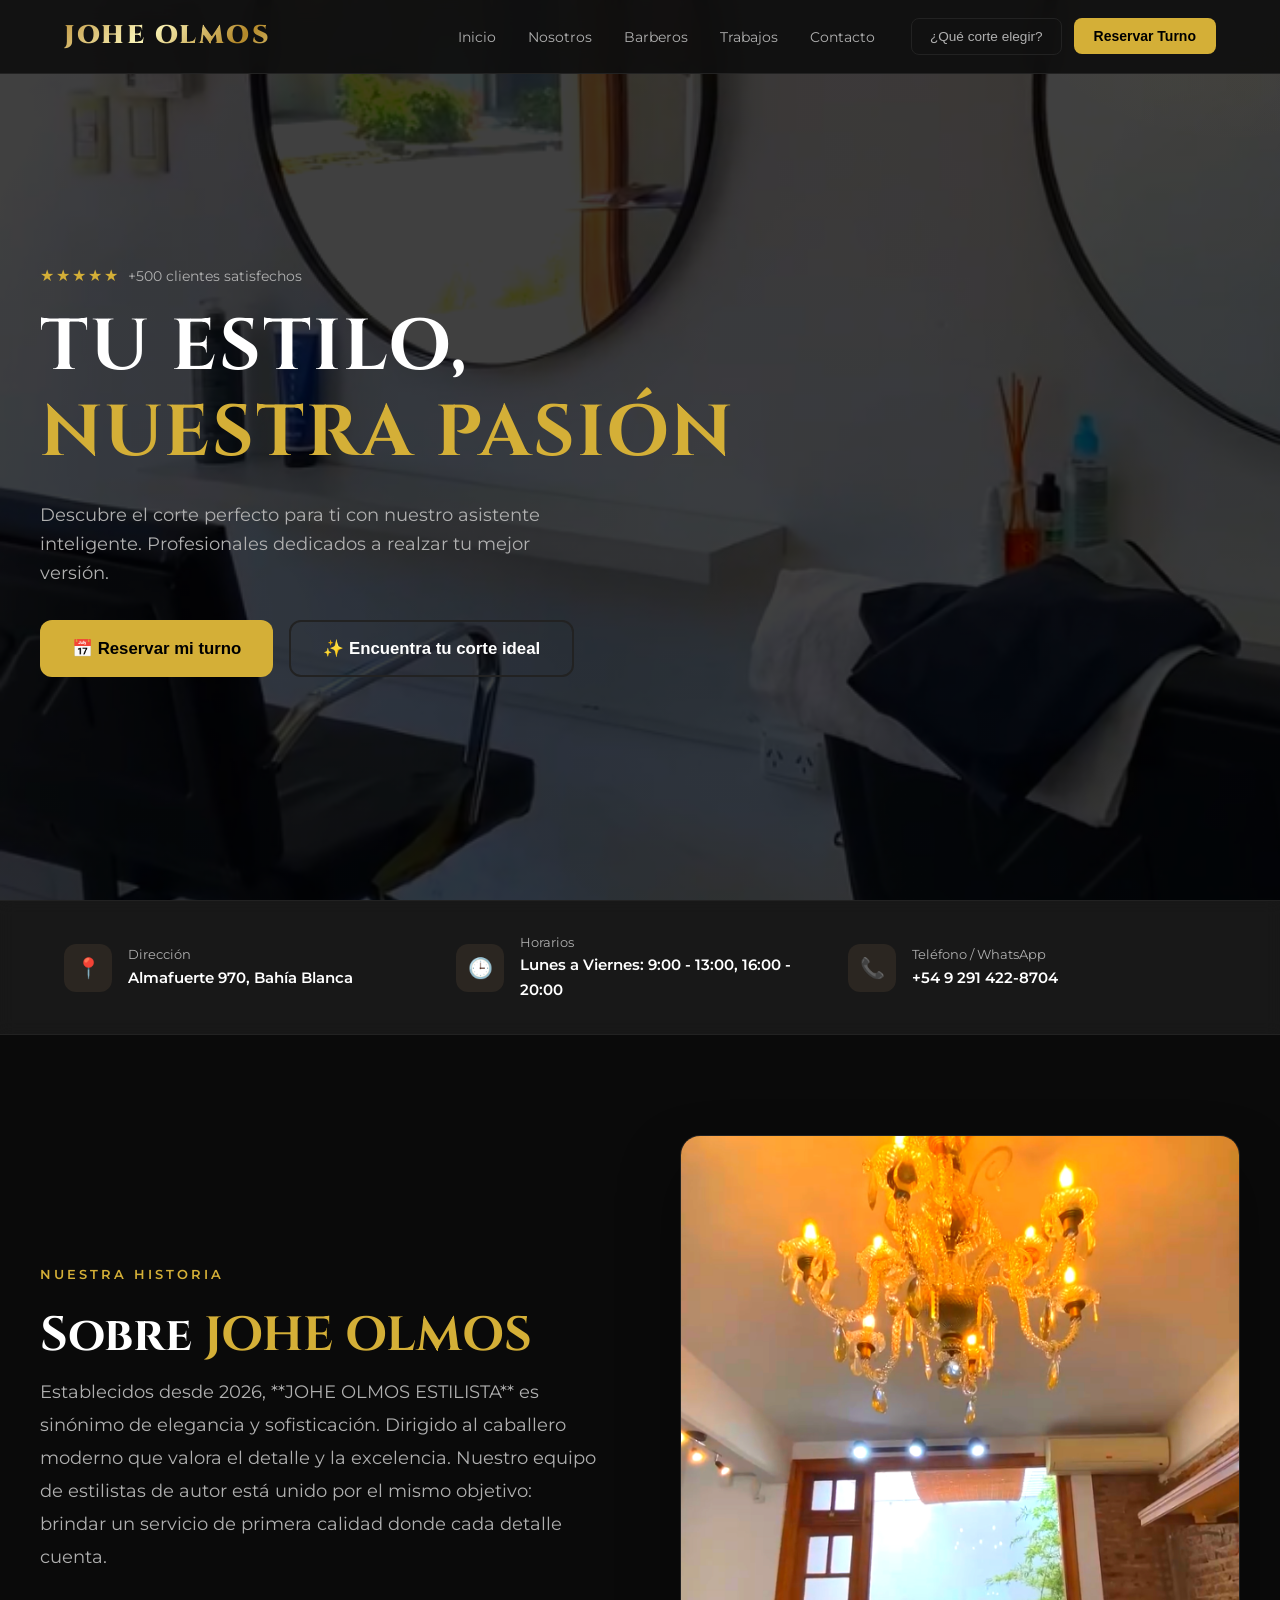
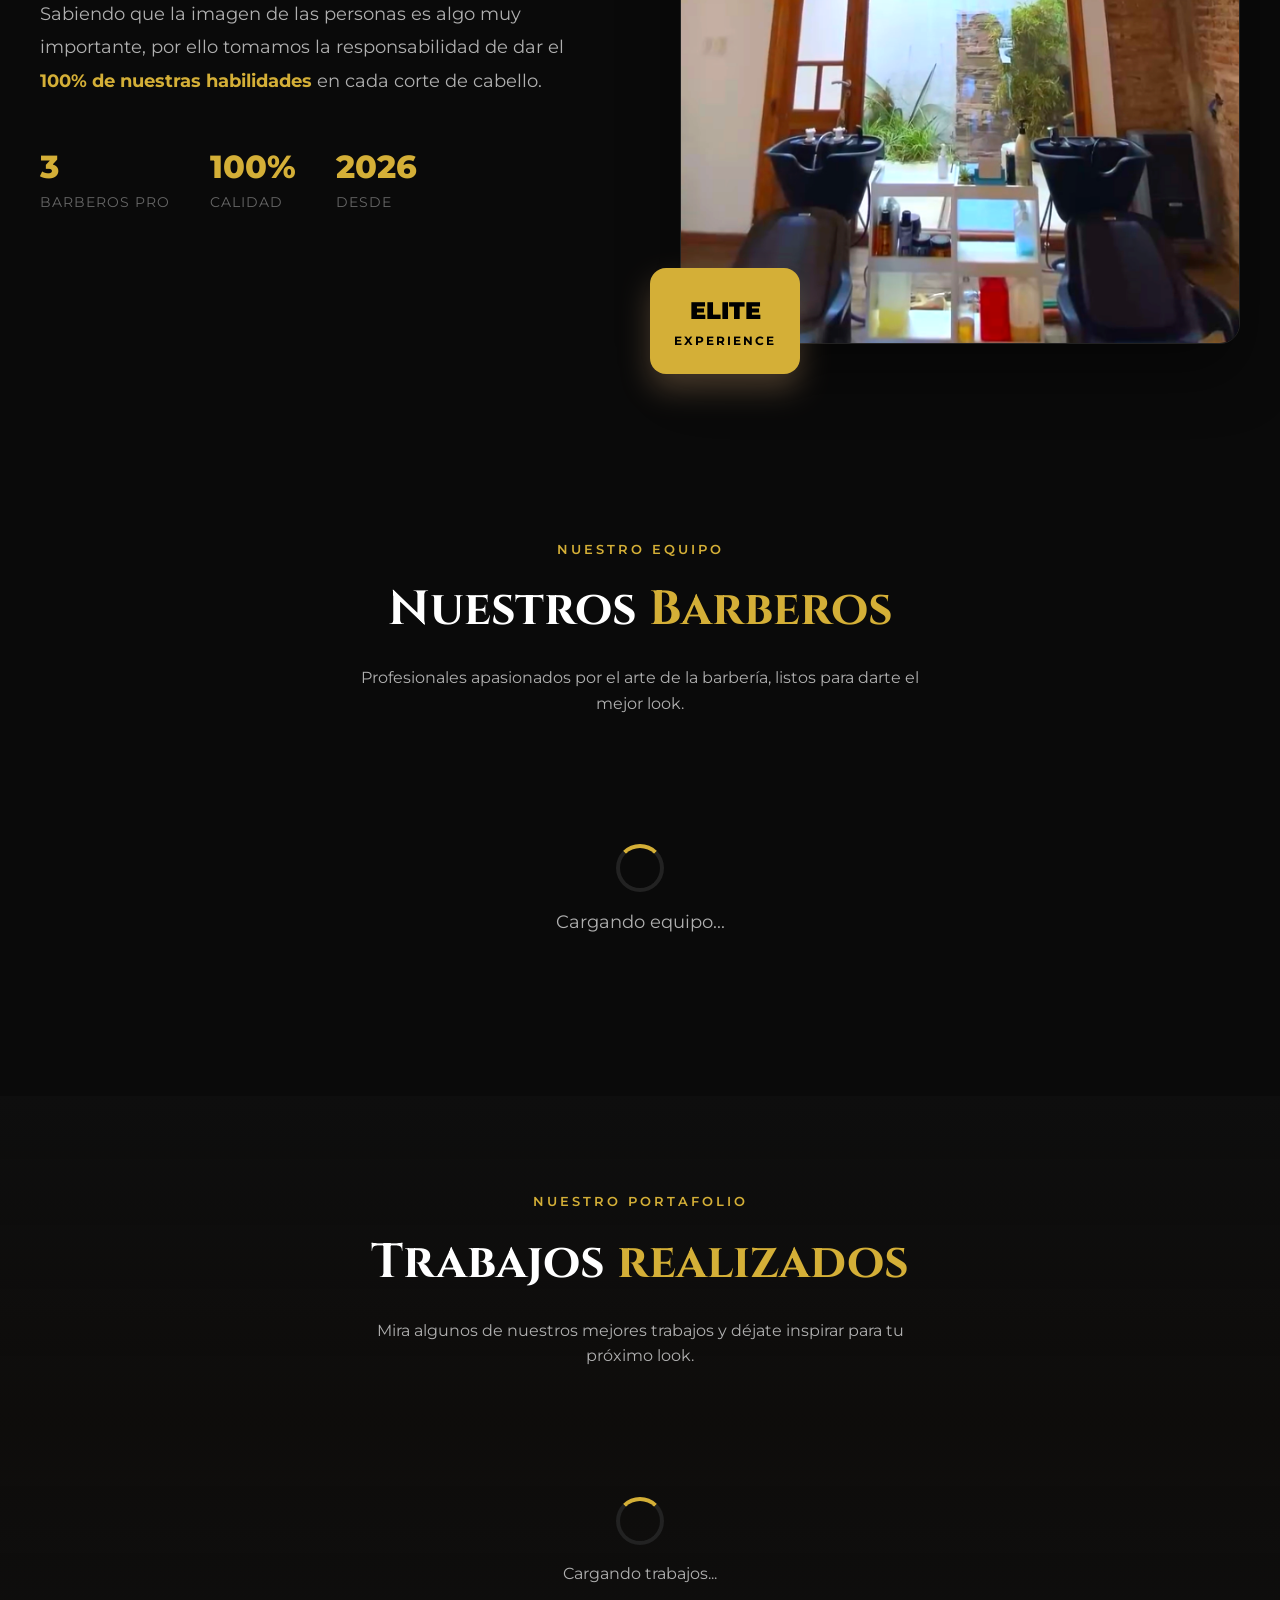
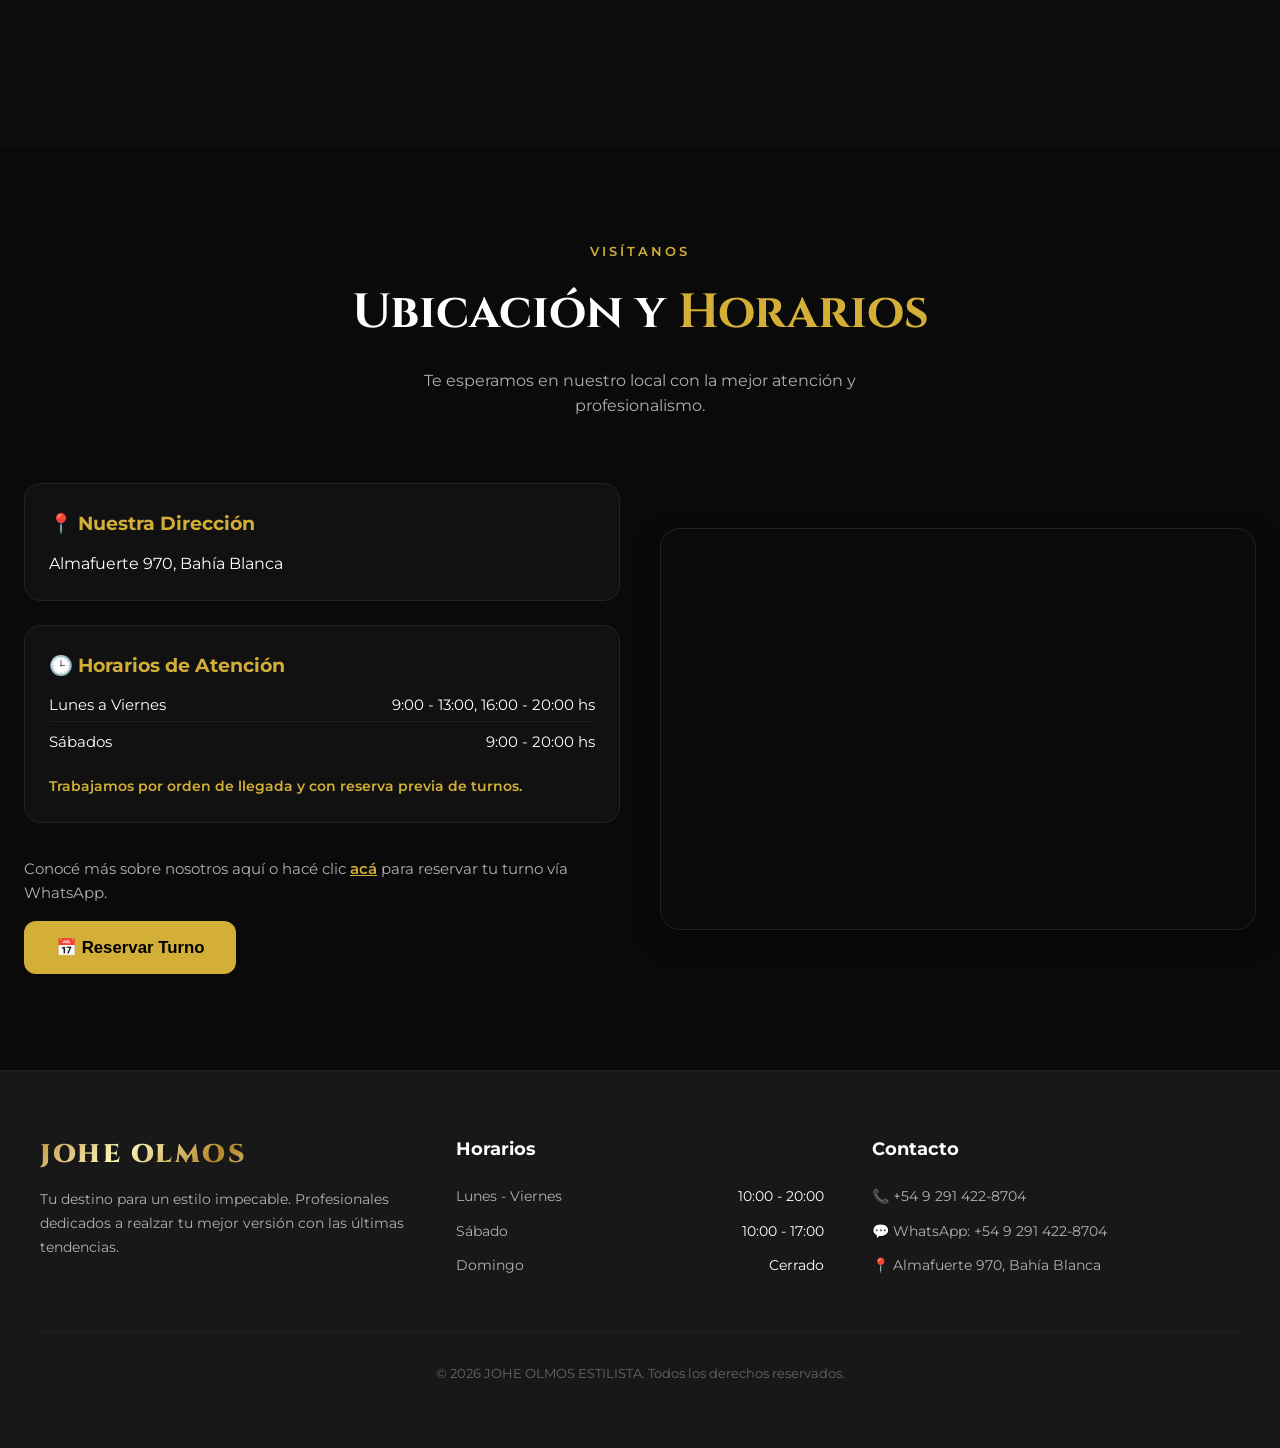
==== index.html @ 9cabe434 "Add files via upload" ====
<!DOCTYPE html>
<html lang="es">

<head>
  <meta charset="UTF-8">
  <meta name="viewport" content="width=device-width, initial-scale=1.0">
  <title>JOHE OLMOS ESTILISTA - Elegancia y Estilo | Peluquería de Autor</title>
  <meta name="description"
    content="Encuentra tu corte de pelo ideal. Peluquería profesional con los mejores estilistas.">
  <link rel="preconnect" href="https://fonts.googleapis.com">
  <link rel="preconnect" href="https://fonts.gstatic.com" crossorigin>
  <link
    href="https://fonts.googleapis.com/css2?family=Cinzel:wght@400;500;600;700;900&family=Montserrat:wght@300;400;500;600;700&display=swap"
    rel="stylesheet">
  <link rel="stylesheet" href="styles.css">
  <!-- Supabase JS v2 CDN -->
  <script src="https://cdn.jsdelivr.net/npm/@supabase/supabase-js@2" defer></script>
  <script> const empresaId = 2; </script>
  <script src="script.js" defer></script>
</head>

<body>

  <!-- ===== ANIMATED BACKGROUND ===== -->
  <div class="animated-bg">
    <!-- Floating orbs -->
    <div class="orb"></div>
    <div class="orb"></div>
    <div class="orb"></div>
    <div class="orb"></div>
    <div class="orb"></div>
    <!-- Floating particles -->
    <div class="particle"></div>
    <div class="particle"></div>
    <div class="particle"></div>
    <div class="particle"></div>
    <div class="particle"></div>
    <div class="particle"></div>
    <div class="particle"></div>
    <div class="particle"></div>
    <div class="particle"></div>
    <div class="particle"></div>
    <!-- Subtle grid -->
    <div class="grid-overlay"></div>
  </div>

  <!-- ===== NAVBAR ===== -->
  <nav class="navbar">
    <div class="navbar-inner">
      <div class="navbar-logo">JOHE OLMOS <span>ESTILISTA</span></div>
      <ul class="navbar-links">
        <li><a href="#inicio">Inicio</a></li>
        <li><a href="#nosotros">Nosotros</a></li>
        <li><a href="#barberos">Barberos</a></li>
        <li><a href="#trabajos">Trabajos</a></li>
        <li><a href="#contacto">Contacto</a></li>
      </ul>
      <div class="navbar-actions">
        <button class="navbar-cta-outline" id="navQuizBtn">¿Qué corte elegir?</button>
        <button class="navbar-cta" id="navBookingBtn">Reservar Turno</button>
      </div>
    </div>
  </nav>

  <!-- ===== HERO ===== -->
  <section class="hero" id="inicio">
    <div class="hero-content">
      <div class="hero-stars">
        <span class="stars">★★★★★</span>
        <span class="label">+500 clientes satisfechos</span>
      </div>
      <h1>Tu estilo,<br><span class="accent">nuestra pasión</span></h1>
      <p class="hero-desc">Descubre el corte perfecto para ti con nuestro asistente inteligente. Profesionales dedicados
        a realzar tu mejor versión.</p>
      <div class="hero-buttons">
        <button class="btn-primary" id="heroBookingBtn">📅 Reservar mi turno</button>
        <button class="btn-outline" id="heroQuizBtn">✨ Encuentra tu corte ideal</button>
      </div>
    </div>
  </section>

  <!-- ===== INFO BAR ===== -->
  <section class="info-bar">
    <div class="info-bar-inner">
      <div class="info-item">
        <div class="info-icon">📍</div>
        <div>
          <div class="info-label">Dirección</div>
          <div class="info-value">Almafuerte 970, Bahía Blanca</div>
        </div>
      </div>
      <div class="info-item">
        <div class="info-icon">🕒</div>
        <div>
          <div class="info-label">Horarios</div>
          <div class="info-value">Lunes a Viernes: 9:00 - 13:00, 16:00 - 20:00</div>
        </div>
      </div>
      <div class="info-item">
        <div class="info-icon">📞</div>
        <div>
          <div class="info-label">Teléfono / WhatsApp</div>
          <div class="info-value">+54 9 291 422-8704</div>
        </div>
      </div>
    </div>
  </section>

  <!-- ===== SOBRE NOSOTROS ===== -->
  <section class="section about-section" id="nosotros">
    <div class="about-grid">
      <div class="about-content">
        <div class="section-tag">Nuestra Historia</div>
        <h2 class="section-title">Sobre <span class="accent">JOHE OLMOS</span></h2>
        <p class="about-text">
          Establecidos desde 2026, **JOHE OLMOS ESTILISTA** es sinónimo de elegancia y sofisticación. 
          Dirigido al caballero moderno que valora el detalle y la excelencia.
          Nuestro equipo de estilistas de autor está unido por el mismo objetivo: brindar un servicio
          de primera calidad donde cada detalle cuenta.
        </p>
        <p class="about-text">
          Sabiendo que la imagen de las personas es algo muy importante, por ello tomamos la
          responsabilidad de dar el <strong>100% de nuestras habilidades</strong> en cada corte de cabello.
        </p>
        <div class="about-stats">
          <div class="stat-item">
            <span class="stat-num">3</span>
            <span class="stat-label">Barberos Pro</span>
          </div>
          <div class="stat-item">
            <span class="stat-num">100%</span>
            <span class="stat-label">Calidad</span>
          </div>
          <div class="stat-item">
            <span class="stat-num">2026</span>
            <span class="stat-label">Desde</span>
          </div>
        </div>
      </div>
      <div class="about-image-container">
        <div class="about-image">
          <img src="assets/interior.png" alt="Hustle Studio Interior">
        </div>
        <div class="about-experience">
          <span class="exp-num">Elite</span>
          <span class="exp-label">Experience</span>
        </div>
      </div>
    </div>
  </section>

  <!-- ===== BARBEROS ===== -->
  <section class="section" id="barberos">
    <div class="section-header">
      <div class="section-tag">Nuestro Equipo</div>
      <h2 class="section-title">Nuestros <span class="accent">Barberos</span></h2>
      <p class="section-desc">Profesionales apasionados por el arte de la barbería, listos para darte el mejor look.</p>
    </div>
    <div class="barbers-grid">
      <!-- Los barberos se cargarán dinámicamente desde Supabase -->
      <div class="loading">
        <div class="spinner"></div>
        <p>Cargando equipo...</p>
      </div>
    </div>

  </section>

  <!-- ===== TRABAJOS / GALERÍA ===== -->
  <section class="section trabajos-section" id="trabajos">
    <div class="section-header">
      <div class="section-tag">Nuestro Portafolio</div>
      <h2 class="section-title">Trabajos <span class="accent">realizados</span></h2>
      <p class="section-desc">Mira algunos de nuestros mejores trabajos y déjate inspirar para tu próximo look.</p>
    </div>

    <!-- Loading state -->
    <div class="trabajos-loading" id="trabajosLoading">
      <div class="spinner"></div>
      <p>Cargando trabajos...</p>
    </div>

    <!-- Empty state -->
    <div class="trabajos-empty hidden" id="trabajosEmpty">
      <div class="trabajos-empty-icon">📷</div>
      <h4>Aún no hay trabajos publicados</h4>
      <p>Pronto subiremos nuestros mejores cortes y estilos.</p>
    </div>

    <!-- Grid de trabajos -->
    <div class="trabajos-grid hidden" id="trabajosGrid"></div>

    <!-- Botón ver más -->
    <div class="trabajos-load-more hidden" id="trabajosLoadMore">
      <button class="btn-load-more" id="btnVerMas">
        <span class="btn-load-more-text">Ver más trabajos</span>
        <span class="btn-load-more-spinner hidden" id="btnVerMasSpinner">
          <div class="spinner-small"></div>
        </span>
      </button>
      <p class="trabajos-count" id="trabajosCount"></p>
    </div>
  </section>

  <!-- ===== UBICACIÓN Y HORARIOS ===== -->
  <section class="section location-section" id="contacto">
    <div class="section-header">
      <div class="section-tag">Visítanos</div>
      <h2 class="section-title">Ubicación y <span class="accent">Horarios</span></h2>
      <p class="section-desc">Te esperamos en nuestro local con la mejor atención y profesionalismo.</p>
    </div>

    <div class="location-grid">
      <div class="location-info">
        <div class="info-box">
          <h3>📍 Nuestra Dirección</h3>
          <p>Almafuerte 970, Bahía Blanca</p>
        </div>

        <div class="info-box">
          <h3>🕒 Horarios de Atención</h3>
          <ul class="hours-list">
            <li><span>Lunes a Viernes</span> <span>9:00 - 13:00, 16:00 - 20:00 hs</span></li>
            <li><span>Sábados</span> <span>9:00 - 20:00 hs</span></li>
          </ul>
          <p class="status-notice">Trabajamos por orden de llegada y con reserva previa de turnos.</p>
        </div>

        <div class="location-actions">
          <p>Conocé más sobre nosotros aquí o hacé clic <a href="https://wa.me/5492914228704" target="_blank"
              class="accent-link">acá</a> para reservar tu turno vía WhatsApp.</p>
          <button class="btn-primary" onclick="openBooking()">📅 Reservar Turno</button>
        </div>
      </div>

      <div class="location-map">
        <iframe
          src="https://www.google.com/maps/embed?pb=!1m18!1m12!1m3!1d3112.994959929796!2d-62.2870113!3d-38.7179247!2m3!1f0!2f0!3f0!3m2!1i1024!2i768!4f13.1!3m3!1m2!1s0x95edbc9f4d113125%3A0x5a42fa668d626cf1!2sAlmafuerte%20970%2C%20B8000AST%20Bah%C3%ADa%20Blanca%2C%20Provincia%20de%20Buenos%20Aires!5e0!3m2!1ses!2sar!4v1775061839225!5m2!1ses!2sar"
          width="100%" height="400" style="border:0;" allowfullscreen="" loading="lazy"
          referrerpolicy="no-referrer-when-downgrade"></iframe>
      </div>
    </div>
  </section>

  <!-- ===== FOOTER ===== -->
  <footer class="footer" id="contacto">
    <div class="footer-inner">
      <div class="footer-brand">
        <div class="navbar-logo">JOHE OLMOS <span>ESTILISTA</span></div>
        <p>Tu destino para un estilo impecable. Profesionales dedicados a realzar tu mejor versión con las últimas
          tendencias.</p>
      </div>
      <div>
        <h3>Horarios</h3>
        <ul class="footer-hours">
          <li><span>Lunes - Viernes</span><span>10:00 - 20:00</span></li>
          <li><span>Sábado</span><span>10:00 - 17:00</span></li>
          <li><span>Domingo</span><span class="closed">Cerrado</span></li>
        </ul>
      </div>
      <div>
        <h3>Contacto</h3>
        <div class="footer-contact">
          <a href="tel:5492914228704">📞 +54 9 291 422-8704</a>
          <a href="https://wa.me/5492914228704" target="_blank" rel="noopener noreferrer">💬 WhatsApp: +54 9 291 422-8704</a>
          <div>📍 Almafuerte 970, Bahía Blanca</div>
        </div>
      </div>
    </div>
    <div class="footer-bottom">
      <p>© 2026 JOHE OLMOS ESTILISTA. Todos los derechos reservados.</p>
    </div>
  </footer>

  <!-- ===== QUIZ MODAL ===== -->
  <div class="modal-overlay" id="quizModal">
    <div class="modal-backdrop" id="modalBackdrop"></div>
    <div class="modal">
      <button class="modal-close" id="modalClose">✕</button>

      <!-- Quiz Steps -->
      <div id="quizContent">
        <div class="progress-bar" id="progressBar"></div>
        <div class="quiz-step-label" id="stepLabel"></div>
        <h2 class="quiz-title" id="quizTitle"></h2>
        <p class="quiz-subtitle" id="quizSubtitle"></p>
        <div class="quiz-options" id="quizOptions"></div>
        <div class="quiz-nav">
          <button class="btn-ghost" id="prevBtn">← Anterior</button>
          <button class="btn-primary small" id="nextBtn">Siguiente →</button>
        </div>
      </div>

      <!-- Results -->
      <div id="resultsContent" class="hidden">
        <div id="resultsInner"></div>
      </div>
    </div>
  </div>

  <!-- ===== BOOKING MODAL ===== -->
  <div class="modal-overlay" id="bookingModal">
    <div class="modal-backdrop" id="bookingBackdrop"></div>
    <div class="modal">
      <button class="modal-close" id="bookingClose">✕</button>

      <div id="bookingContent">
        <div class="progress-bar" id="bookingProgressBar"></div>
        <div class="quiz-step-label" id="bookingStepLabel"></div>
        <h2 class="quiz-title" id="bookingTitle"></h2>
        <p class="quiz-subtitle" id="bookingSubtitle"></p>

        <div class="booking-options" id="bookingOptions"></div>

        <!-- Custom Step Content -->
        <div id="customStepContent" class="hidden"></div>

        <div class="quiz-nav">
          <button class="btn-ghost" id="bookingPrevBtn">← Anterior</button>
          <button class="btn-primary small" id="bookingNextBtn">Siguiente →</button>
        </div>
      </div>
    </div>
  </div>

  <!-- ===== LIGHTBOX MODAL ===== -->
  <div class="lightbox-overlay" id="lightboxModal">
    <div class="lightbox-backdrop" id="lightboxBackdrop"></div>
    <div class="lightbox-content">
      <button class="lightbox-close" id="lightboxClose">✕</button>
      <img src="" alt="" id="lightboxImage">
      <div class="lightbox-caption" id="lightboxCaption"></div>
    </div>
  </div>

</body>

</html>
---- styles.css ----
/* ===== RESET & BASE ===== */
*,
*::before,
*::after {
  margin: 0;
  padding: 0;
  box-sizing: border-box;
}

:root {
  --bg-primary: #0a0a0a;
  --bg-secondary: #121212;
  --bg-card: #1c1c1c;
  --accent: #d4af37;
  --accent-hover: #e5c05c;
  --text-primary: #ffffff;
  --text-secondary: #b0b0b0;
  --border: #222222;
  --gold-gradient: linear-gradient(135deg, #bf953f, #fcf6ba, #b38728, #fbf5b7, #aa771c);
  --gold-soft: linear-gradient(135deg, #d4af37, #f1c40f);
}

html {
  scroll-behavior: smooth;
}

body {
  font-family: 'Montserrat', sans-serif;
  background-color: var(--bg-primary);
  color: var(--text-primary);
  line-height: 1.6;
  overflow-x: hidden;
}

a {
  text-decoration: none;
  color: inherit;
}

img {
  max-width: 100%;
  display: block;
}

/* ===== ANIMATED BACKGROUND ===== */
.animated-bg {
  position: fixed;
  top: 0;
  left: 0;
  width: 100%;
  height: 100%;
  z-index: -1;
  pointer-events: none;
  overflow: hidden;
}

.animated-bg .orb {
  position: absolute;
  border-radius: 50%;
  filter: blur(80px);
  opacity: 0.07;
  animation: floatOrb 20s ease-in-out infinite;
}

.animated-bg .orb:nth-child(1) {
  width: 500px;
  height: 500px;
  background: var(--accent);
  top: -10%;
  left: -10%;
  animation-duration: 22s;
  animation-delay: 0s;
}

.animated-bg .orb:nth-child(2) {
  width: 400px;
  height: 400px;
  background: #e8c49a;
  top: 50%;
  right: -10%;
  animation-duration: 18s;
  animation-delay: -5s;
}

.animated-bg .orb:nth-child(3) {
  width: 350px;
  height: 350px;
  background: #c49060;
  bottom: -5%;
  left: 30%;
  animation-duration: 25s;
  animation-delay: -10s;
}

.animated-bg .orb:nth-child(4) {
  width: 300px;
  height: 300px;
  background: var(--accent);
  top: 30%;
  left: 50%;
  animation-duration: 20s;
  animation-delay: -3s;
  opacity: 0.04;
}

.animated-bg .orb:nth-child(5) {
  width: 250px;
  height: 250px;
  background: #f0d5b0;
  top: 70%;
  left: 10%;
  animation-duration: 28s;
  animation-delay: -8s;
  opacity: 0.05;
}

@keyframes floatOrb {
  0% {
    transform: translate(0, 0) scale(1);
  }

  25% {
    transform: translate(60px, -80px) scale(1.1);
  }

  50% {
    transform: translate(-40px, 60px) scale(0.95);
  }

  75% {
    transform: translate(80px, 40px) scale(1.05);
  }

  100% {
    transform: translate(0, 0) scale(1);
  }
}

/* Floating particles */
.animated-bg .particle {
  position: absolute;
  width: 3px;
  height: 3px;
  background: var(--accent);
  border-radius: 50%;
  opacity: 0;
  animation: floatParticle linear infinite;
}

.animated-bg .particle:nth-child(6) {
  left: 10%;
  animation-duration: 12s;
  animation-delay: 0s;
}

.animated-bg .particle:nth-child(7) {
  left: 25%;
  animation-duration: 15s;
  animation-delay: -2s;
}

.animated-bg .particle:nth-child(8) {
  left: 40%;
  animation-duration: 10s;
  animation-delay: -4s;
}

.animated-bg .particle:nth-child(9) {
  left: 55%;
  animation-duration: 14s;
  animation-delay: -6s;
}

.animated-bg .particle:nth-child(10) {
  left: 70%;
  animation-duration: 11s;
  animation-delay: -1s;
}

.animated-bg .particle:nth-child(11) {
  left: 85%;
  animation-duration: 13s;
  animation-delay: -3s;
}

.animated-bg .particle:nth-child(12) {
  left: 15%;
  animation-duration: 16s;
  animation-delay: -7s;
}

.animated-bg .particle:nth-child(13) {
  left: 60%;
  animation-duration: 9s;
  animation-delay: -5s;
}

.animated-bg .particle:nth-child(14) {
  left: 35%;
  animation-duration: 17s;
  animation-delay: -9s;
}

.animated-bg .particle:nth-child(15) {
  left: 80%;
  animation-duration: 12s;
  animation-delay: -11s;
}

@keyframes floatParticle {
  0% {
    transform: translateY(100vh) scale(0);
    opacity: 0;
  }

  10% {
    opacity: 0.6;
  }

  50% {
    opacity: 0.3;
  }

  90% {
    opacity: 0.5;
  }

  100% {
    transform: translateY(-100px) scale(1);
    opacity: 0;
  }
}

/* Subtle grid overlay */
.animated-bg .grid-overlay {
  position: absolute;
  inset: 0;
  background-image:
    linear-gradient(rgba(212, 165, 116, 0.015) 1px, transparent 1px),
    linear-gradient(90deg, rgba(212, 165, 116, 0.015) 1px, transparent 1px);
  background-size: 60px 60px;
  animation: gridShift 30s linear infinite;
}

@keyframes gridShift {
  0% {
    transform: translate(0, 0);
  }

  100% {
    transform: translate(60px, 60px);
  }
}

/* ===== NAVBAR ===== */
.navbar {
  position: fixed;
  top: 0;
  left: 0;
  right: 0;
  z-index: 100;
  background: rgba(15, 15, 15, 0.92);
  backdrop-filter: blur(12px);
  border-bottom: 1px solid var(--border);
  transition: background 0.3s, box-shadow 0.3s;
}

.navbar-scrolled {
  background: rgba(15, 15, 15, 0.98);
  box-shadow: 0 4px 20px rgba(0, 0, 0, 0.3);
}

.navbar-inner {
  max-width: 1200px;
  margin: 0 auto;
  padding: 16px 24px;
  display: flex;
  align-items: center;
  justify-content: space-between;
}

.navbar-logo {
  font-family: 'Cinzel', serif;
  font-size: 1.6rem;
  font-weight: 900;
  letter-spacing: 0.1em;
  text-transform: uppercase;
  background: var(--gold-gradient);
  -webkit-background-clip: text;
  background-clip: text;
  -webkit-text-fill-color: transparent;
  display: inline-block;
}

.navbar-logo span {
  font-weight: 400;
  opacity: 0.9;
}

.navbar-links {
  display: none;
  gap: 32px;
  list-style: none;
}

.navbar-links a {
  font-size: 0.875rem;
  color: var(--text-secondary);
  transition: color 0.2s;
}

.navbar-links a:hover {
  color: var(--text-primary);
}

.navbar-cta {
  padding: 10px 20px;
  background: var(--accent);
  color: #000;
  font-weight: 600;
  font-size: 0.875rem;
  border: none;
  border-radius: 8px;
  cursor: pointer;
  transition: background 0.2s;
}

.navbar-cta:hover {
  background: var(--accent-hover);
}

@media (min-width: 768px) {
  .navbar-links {
    display: flex;
  }
}

/* ===== HERO ===== */
.hero {
  min-height: 100vh;
  display: flex;
  align-items: center;
  padding: 120px 24px 80px;
  background: linear-gradient(rgba(0, 0, 0, 0.75), rgba(0, 0, 0, 0.75)), url('./assets/hero-bg.png');
  background-size: cover;
  background-position: center;
  background-attachment: fixed;
  position: relative;
  overflow: hidden;
}

.hero::before {
  content: '';
  position: absolute;
  top: -50%;
  right: -20%;
  width: 600px;
  height: 600px;
  background: radial-gradient(circle, rgba(212, 165, 116, 0.08) 0%, transparent 70%);
  border-radius: 50%;
}

.hero-content {
  max-width: 1200px;
  margin: 0 auto;
  width: 100%;
}

.hero-stars {
  display: flex;
  align-items: center;
  gap: 8px;
  margin-bottom: 16px;
}

.hero-stars .stars {
  color: var(--accent);
  font-size: 1rem;
  letter-spacing: 2px;
}

.hero-stars .label {
  color: var(--text-secondary);
  font-size: 0.875rem;
}

.hero h1 {
  font-family: 'Cinzel', serif;
  font-size: clamp(2.5rem, 6vw, 4.5rem);
  font-weight: 700;
  line-height: 1.2;
  margin-bottom: 24px;
  text-transform: uppercase;
  letter-spacing: 2px;
}

.hero h1 .accent {
  color: var(--accent);
}

.hero-desc {
  color: var(--text-secondary);
  font-size: 1.125rem;
  max-width: 520px;
  margin-bottom: 32px;
}

.hero-buttons {
  display: flex;
  flex-wrap: wrap;
  gap: 16px;
}

.btn-primary {
  display: inline-flex;
  align-items: center;
  gap: 10px;
  padding: 16px 32px;
  background: var(--accent);
  color: #000;
  font-weight: 700;
  font-size: 1.05rem;
  border: none;
  border-radius: 12px;
  cursor: pointer;
  transition: background 0.2s, transform 0.2s;
}

.btn-primary:hover {
  background: var(--accent-hover);
  transform: scale(1.03);
}

.btn-outline {
  display: inline-flex;
  align-items: center;
  gap: 8px;
  padding: 16px 32px;
  background: transparent;
  color: var(--text-primary);
  font-weight: 600;
  font-size: 1.05rem;
  border: 2px solid var(--border);
  border-radius: 12px;
  cursor: pointer;
  transition: border-color 0.2s;
}

.btn-outline:hover {
  border-color: var(--accent);
}

/* ===== INFO BAR ===== */
.info-bar {
  background: rgba(26, 26, 26, 0.9);
  backdrop-filter: blur(8px);
  border-top: 1px solid var(--border);
  border-bottom: 1px solid var(--border);
  position: relative;
  z-index: 1;
}

.info-bar-inner {
  max-width: 1200px;
  margin: 0 auto;
  padding: 32px 24px;
  display: grid;
  grid-template-columns: 1fr;
  gap: 24px;
}

.info-item {
  display: flex;
  align-items: center;
  gap: 16px;
}

.info-icon {
  width: 48px;
  height: 48px;
  background: rgba(212, 165, 116, 0.1);
  border-radius: 12px;
  display: flex;
  align-items: center;
  justify-content: center;
  font-size: 1.25rem;
  flex-shrink: 0;
}

.info-label {
  color: var(--text-secondary);
  font-size: 0.8rem;
}

.info-value {
  color: var(--text-primary);
  font-weight: 600;
  font-size: 0.95rem;
}

@media (min-width: 768px) {
  .info-bar-inner {
    grid-template-columns: repeat(3, 1fr);
  }
}

/* ===== SECTIONS ===== */
.section {
  padding: 96px 24px;
  position: relative;
  z-index: 1;
}

.section-header {
  text-align: center;
  margin-bottom: 64px;
}

.section-tag {
  color: var(--accent);
  font-size: 0.8rem;
  font-weight: 600;
  text-transform: uppercase;
  letter-spacing: 3px;
}

.section-title {
  font-family: 'Cinzel', serif;
  font-size: clamp(2rem, 4vw, 3rem);
  font-weight: 700;
  margin-top: 12px;
}

.section-title .accent {
  color: var(--accent);
}

.section-desc {
  color: var(--text-secondary);
  margin-top: 16px;
  max-width: 560px;
  margin-left: auto;
  margin-right: auto;
}

/* ===== SERVICES ===== */
.services-grid {
  max-width: 1200px;
  margin: 0 auto;
  display: grid;
  grid-template-columns: 1fr;
  gap: 24px;
}

.service-card {
  padding: 32px;
  background: rgba(26, 26, 26, 0.85);
  backdrop-filter: blur(8px);
  border-radius: 16px;
  border: 1px solid var(--border);
  transition: border-color 0.3s, transform 0.3s;
}

.service-card:hover {
  border-color: var(--accent);
  transform: translateY(-4px);
}

.service-icon {
  width: 52px;
  height: 52px;
  background: rgba(212, 165, 116, 0.1);
  border-radius: 12px;
  display: flex;
  align-items: center;
  justify-content: center;
  font-size: 1.5rem;
  margin-bottom: 20px;
}

.service-card h3 {
  font-size: 1.15rem;
  font-weight: 700;
  margin-bottom: 8px;
}

.service-card p {
  color: var(--text-secondary);
  font-size: 0.875rem;
  margin-bottom: 16px;
}

.service-price {
  color: var(--accent);
  font-weight: 700;
  font-size: 1rem;
}

@media (min-width: 640px) {
  .services-grid {
    grid-template-columns: repeat(2, 1fr);
  }
}

@media (min-width: 1024px) {
  .services-grid {
    grid-template-columns: repeat(4, 1fr);
  }
}

/* ===== TRABAJOS / GALERÍA ===== */
.trabajos-section {
  background: linear-gradient(180deg, rgba(15, 15, 15, 0.8) 0%, rgba(26, 21, 16, 0.3) 50%, rgba(15, 15, 15, 0.8) 100%);
}

.trabajos-loading {
  text-align: center;
  padding: 64px 0;
}

.trabajos-loading p {
  color: var(--text-secondary);
  font-size: 1rem;
  margin-top: 16px;
}

.trabajos-empty {
  text-align: center;
  padding: 64px 24px;
  max-width: 480px;
  margin: 0 auto;
}

.trabajos-empty-icon {
  font-size: 4rem;
  margin-bottom: 16px;
  opacity: 0.6;
}

.trabajos-empty h4 {
  font-size: 1.25rem;
  font-weight: 700;
  margin-bottom: 8px;
}

.trabajos-empty p {
  color: var(--text-secondary);
  font-size: 0.95rem;
}

.trabajos-grid {
  max-width: 1200px;
  margin: 0 auto;
  display: grid;
  grid-template-columns: 1fr;
  gap: 24px;
}

@media (min-width: 480px) {
  .trabajos-grid {
    grid-template-columns: repeat(2, 1fr);
  }
}

@media (min-width: 768px) {
  .trabajos-grid {
    grid-template-columns: repeat(3, 1fr);
  }
}

@media (min-width: 1024px) {
  .trabajos-grid {
    grid-template-columns: repeat(5, 1fr);
  }
}

/* ===== TRABAJO CARD ===== */
.trabajo-card {
  background: rgba(26, 26, 26, 0.85);
  backdrop-filter: blur(8px);
  border-radius: 16px;
  overflow: hidden;
  border: 1px solid var(--border);
  transition: border-color 0.3s, transform 0.3s, box-shadow 0.3s, opacity 0.5s;
  opacity: 1;
}

.trabajo-card.entering {
  opacity: 0;
  transform: translateY(20px);
}

.trabajo-card.entered {
  opacity: 1;
  transform: translateY(0);
  transition: opacity 0.5s ease, transform 0.5s ease, border-color 0.3s, box-shadow 0.3s;
}

.trabajo-card:hover {
  border-color: var(--accent);
  transform: translateY(-6px);
  box-shadow: 0 16px 40px rgba(212, 165, 116, 0.1);
}

.trabajo-img-wrapper {
  position: relative;
  aspect-ratio: 1 / 1;
  background: var(--bg-card);
  overflow: hidden;
  cursor: pointer;
}

.trabajo-img-wrapper img {
  width: 100%;
  height: 100%;
  object-fit: cover;
  transition: transform 0.4s ease;
}

.trabajo-card:hover .trabajo-img-wrapper img {
  transform: scale(1.08);
}

.trabajo-img-overlay {
  position: absolute;
  inset: 0;
  background: rgba(0, 0, 0, 0.5);
  display: flex;
  align-items: center;
  justify-content: center;
  opacity: 0;
  transition: opacity 0.3s ease;
}

.trabajo-card:hover .trabajo-img-overlay {
  opacity: 1;
}

.trabajo-zoom-icon {
  font-size: 2rem;
  filter: drop-shadow(0 2px 8px rgba(0, 0, 0, 0.5));
}

.trabajo-img-wrapper.img-error {
  display: flex;
  align-items: center;
  justify-content: center;
  font-size: 3rem;
  color: var(--text-secondary);
}

.trabajo-img-wrapper.img-error::after {
  content: '📷';
  font-size: 3rem;
}

.trabajo-card-body {
  padding: 16px;
}

.trabajo-titulo {
  font-size: 0.95rem;
  font-weight: 700;
  margin-bottom: 4px;
  white-space: nowrap;
  overflow: hidden;
  text-overflow: ellipsis;
}

.trabajo-fecha {
  color: var(--text-secondary);
  font-size: 0.75rem;
}

/* ===== LOAD MORE ===== */
.trabajos-load-more {
  text-align: center;
  margin-top: 48px;
}

.btn-load-more {
  display: inline-flex;
  align-items: center;
  gap: 10px;
  padding: 14px 36px;
  background: transparent;
  color: var(--accent);
  font-weight: 700;
  font-size: 1rem;
  border: 2px solid var(--accent);
  border-radius: 12px;
  cursor: pointer;
  transition: background 0.3s, color 0.3s, transform 0.2s, box-shadow 0.3s;
}

.btn-load-more:hover {
  background: var(--accent);
  color: #000;
  transform: scale(1.03);
  box-shadow: 0 8px 24px rgba(212, 165, 116, 0.2);
}

.btn-load-more-spinner {
  display: inline-flex;
}

.spinner-small {
  width: 20px;
  height: 20px;
  border: 3px solid rgba(212, 165, 116, 0.3);
  border-top-color: var(--accent);
  border-radius: 50%;
  animation: spin 0.8s linear infinite;
}

.trabajos-count {
  color: var(--text-secondary);
  font-size: 0.85rem;
  margin-top: 12px;
}

/* ===== CTA ===== */
.cta-section {
  padding: 80px 24px;
  background: linear-gradient(90deg, rgba(212, 165, 116, 0.06) 0%, rgba(26, 26, 26, 0.9) 50%, rgba(212, 165, 116, 0.06) 100%);
  text-align: center;
  position: relative;
  z-index: 1;
}

.cta-section .cta-icon {
  font-size: 3rem;
  margin-bottom: 24px;
}

.cta-section h2 {
  font-size: clamp(2rem, 4vw, 3rem);
  font-weight: 800;
  margin-bottom: 16px;
}

.cta-section p {
  color: var(--text-secondary);
  font-size: 1.1rem;
  max-width: 640px;
  margin: 0 auto 32px;
}

/* ===== FOOTER ===== */
.footer {
  background: rgba(26, 26, 26, 0.95);
  backdrop-filter: blur(8px);
  border-top: 1px solid var(--border);
  padding: 64px 24px;
  position: relative;
  z-index: 1;
}

.footer-inner {
  max-width: 1200px;
  margin: 0 auto;
  display: grid;
  grid-template-columns: 1fr;
  gap: 48px;
}

.footer-brand p {
  color: var(--text-secondary);
  font-size: 0.875rem;
  margin-top: 12px;
  line-height: 1.7;
}

.footer h3 {
  font-size: 1.1rem;
  font-weight: 700;
  margin-bottom: 16px;
}

.footer-hours {
  list-style: none;
}

.footer-hours li {
  display: flex;
  justify-content: space-between;
  padding: 6px 0;
  color: var(--text-secondary);
  font-size: 0.875rem;
}

.footer-hours li span:last-child {
  color: var(--text-primary);
}

.footer-hours li .closed {
  color: #ef4444;
}

.footer-contact a,
.footer-contact div {
  display: flex;
  align-items: center;
  gap: 12px;
  color: var(--text-secondary);
  font-size: 0.875rem;
  padding: 6px 0;
  transition: color 0.2s;
}

.footer-contact a:hover {
  color: var(--accent);
}

.footer-bottom {
  max-width: 1200px;
  margin: 0 auto;
  border-top: 1px solid var(--border);
  margin-top: 48px;
  padding-top: 32px;
  text-align: center;
  color: #666;
  font-size: 0.8rem;
}

@media (min-width: 768px) {
  .footer-inner {
    grid-template-columns: repeat(3, 1fr);
  }
}

/* ===== MODAL OVERLAY ===== */
.modal-overlay {
  display: none;
  position: fixed;
  inset: 0;
  z-index: 200;
  align-items: center;
  justify-content: center;
  padding: 16px;
}

.modal-overlay.active {
  display: flex;
}

.modal-backdrop {
  position: absolute;
  inset: 0;
  background: rgba(0, 0, 0, 0.8);
  backdrop-filter: blur(8px);
}

.modal {
  position: relative;
  width: 100%;
  max-width: 720px;
  max-height: 90vh;
  overflow-y: auto;
  background: #141414;
  border-radius: 16px;
  border: 1px solid var(--border);
  box-shadow: 0 25px 50px rgba(0, 0, 0, 0.5);
  padding: 32px;
}

.modal-close {
  position: absolute;
  top: 16px;
  right: 16px;
  width: 36px;
  height: 36px;
  background: transparent;
  border: none;
  color: var(--text-secondary);
  font-size: 1.25rem;
  cursor: pointer;
  border-radius: 50%;
  display: flex;
  align-items: center;
  justify-content: center;
  transition: background 0.2s, color 0.2s;
}

.modal-close:hover {
  background: var(--border);
  color: var(--text-primary);
}

/* ===== QUIZ ===== */
.progress-bar {
  display: flex;
  gap: 8px;
  margin-bottom: 32px;
}

.progress-step {
  height: 6px;
  flex: 1;
  border-radius: 3px;
  background: var(--border);
  transition: background 0.3s;
}

.progress-step.active {
  background: var(--accent);
}

.quiz-step-label {
  color: var(--accent);
  font-size: 0.8rem;
  font-weight: 600;
  margin-bottom: 8px;
}

.quiz-title {
  font-size: 1.75rem;
  font-weight: 800;
  margin-bottom: 8px;
}

.quiz-subtitle {
  color: var(--text-secondary);
  margin-bottom: 32px;
}

.quiz-options {
  display: grid;
  grid-template-columns: repeat(2, 1fr);
  gap: 16px;
  margin-bottom: 32px;
}

@media (min-width: 640px) {
  .quiz-options {
    grid-template-columns: repeat(3, 1fr);
  }
}

.quiz-option {
  padding: 20px;
  background: var(--bg-secondary);
  border: 2px solid var(--border);
  border-radius: 12px;
  cursor: pointer;
  transition: border-color 0.2s, background 0.2s, box-shadow 0.2s;
  text-align: left;
}

.quiz-option:hover {
  border-color: #555;
}

.quiz-option.selected {
  border-color: var(--accent);
  background: rgba(212, 165, 116, 0.08);
  box-shadow: 0 4px 20px rgba(212, 165, 116, 0.1);
}

.quiz-option .emoji {
  font-size: 1.75rem;
  display: block;
  margin-bottom: 8px;
}

.quiz-option .label {
  font-weight: 600;
  font-size: 1.05rem;
}

.quiz-nav {
  display: flex;
  align-items: center;
  justify-content: space-between;
}

.btn-ghost {
  padding: 12px 20px;
  background: transparent;
  border: none;
  color: var(--text-secondary);
  font-size: 0.95rem;
  cursor: pointer;
  transition: color 0.2s;
}

.btn-ghost:hover {
  color: var(--text-primary);
}

.btn-ghost:disabled,
.btn-primary:disabled {
  opacity: 0.35;
  cursor: not-allowed;
}

.btn-primary.small {
  padding: 12px 28px;
  font-size: 0.95rem;
}

/* ===== RESULTS ===== */
.results-header {
  display: flex;
  align-items: center;
  justify-content: space-between;
  margin-bottom: 24px;
}

.results-header h3 {
  font-size: 1.5rem;
  font-weight: 700;
}

.btn-accent-outline {
  padding: 8px 16px;
  background: transparent;
  border: 1px solid var(--accent);
  color: var(--accent);
  font-size: 0.85rem;
  border-radius: 8px;
  cursor: pointer;
  transition: background 0.2s, color 0.2s;
}

.btn-accent-outline:hover {
  background: var(--accent);
  color: #000;
}

.results-grid {
  display: grid;
  grid-template-columns: 1fr;
  gap: 24px;
}

@media (min-width: 640px) {
  .results-grid {
    grid-template-columns: repeat(2, 1fr);
  }
}

@media (min-width: 1024px) {
  .results-grid {
    grid-template-columns: repeat(3, 1fr);
  }
}

.result-card {
  background: var(--bg-secondary);
  border-radius: 12px;
  overflow: hidden;
  border: 1px solid var(--border);
  transition: border-color 0.3s, transform 0.3s, box-shadow 0.3s;
}

.result-card:hover {
  border-color: var(--accent);
  transform: translateY(-4px);
  box-shadow: 0 12px 32px rgba(212, 165, 116, 0.08);
}

.result-card-body {
  padding: 20px;
}

.result-card h4 {
  font-size: 1.1rem;
  font-weight: 700;
  margin-bottom: 8px;
}

.result-card .desc {
  color: var(--text-secondary);
  font-size: 0.85rem;
  margin-bottom: 12px;
}

.result-tags {
  display: flex;
  flex-wrap: wrap;
  gap: 8px;
  margin-bottom: 12px;
}

.result-tag {
  padding: 4px 10px;
  background: var(--bg-card);
  color: var(--text-secondary);
  font-size: 0.75rem;
  border-radius: 20px;
}

.result-price {
  color: var(--accent);
  font-weight: 700;
  font-size: 1.1rem;
}

.result-badge {
  display: inline-block;
  padding: 4px 12px;
  background: rgba(0, 0, 0, 0.6);
  backdrop-filter: blur(4px);
  color: var(--accent);
  font-size: 0.7rem;
  font-weight: 600;
  text-transform: uppercase;
  border-radius: 20px;
  position: absolute;
  top: 12px;
  right: 12px;
}

.result-img-wrapper {
  position: relative;
  aspect-ratio: 1;
  background: var(--bg-card);
  display: flex;
  align-items: center;
  justify-content: center;
  font-size: 3rem;
  color: var(--text-secondary);
}

.result-img-wrapper img {
  width: 100%;
  height: 180px;
  object-fit: cover;
  border-radius: 10px 10px 0 0;
}

/* ===== LIGHTBOX ===== */
.lightbox-overlay {
  display: none;
  position: fixed;
  inset: 0;
  z-index: 300;
  align-items: center;
  justify-content: center;
  padding: 24px;
}

.lightbox-overlay.active {
  display: flex;
}

.lightbox-backdrop {
  position: absolute;
  inset: 0;
  background: rgba(0, 0, 0, 0.92);
  backdrop-filter: blur(12px);
}

.lightbox-content {
  position: relative;
  max-width: 90vw;
  max-height: 90vh;
  display: flex;
  flex-direction: column;
  align-items: center;
}

.lightbox-close {
  position: absolute;
  top: -48px;
  right: 0;
  width: 40px;
  height: 40px;
  background: rgba(255, 255, 255, 0.1);
  border: 1px solid rgba(255, 255, 255, 0.2);
  color: #fff;
  font-size: 1.25rem;
  cursor: pointer;
  border-radius: 50%;
  display: flex;
  align-items: center;
  justify-content: center;
  transition: background 0.2s;
}

.lightbox-close:hover {
  background: rgba(255, 255, 255, 0.2);
}

.lightbox-content img {
  max-width: 100%;
  max-height: 80vh;
  border-radius: 12px;
  box-shadow: 0 20px 60px rgba(0, 0, 0, 0.5);
  object-fit: contain;
}

.lightbox-caption {
  color: var(--text-primary);
  font-size: 1.1rem;
  font-weight: 600;
  margin-top: 16px;
  text-align: center;
}

/* ===== LOADING ===== */
.loading {
  text-align: center;
  padding: 64px 0;
}

.spinner {
  width: 48px;
  height: 48px;
  border: 4px solid var(--border);
  border-top-color: var(--accent);
  border-radius: 50%;
  animation: spin 0.8s linear infinite;
  margin: 0 auto 16px;
}

@keyframes spin {
  to {
    transform: rotate(360deg);
  }
}

.loading p {
  color: var(--text-secondary);
  font-size: 1.1rem;
}

/* ===== NO RESULTS ===== */
.no-results {
  text-align: center;
  padding: 64px 0;
}

.no-results .icon {
  font-size: 4rem;
  margin-bottom: 16px;
}

.no-results h4 {
  font-size: 1.25rem;
  margin-bottom: 8px;
}

.no-results p {
  color: var(--text-secondary);
  max-width: 400px;
  margin: 0 auto 24px;
}

/* ===== HIDDEN ===== */
.hidden {
  display: none !important;
}

.result-img-wrapper img {
  cursor: zoom-in;
  transition: transform 0.25s ease;
}

.result-img-wrapper img:hover {
  transform: scale(1.05);
}

/* ===== NAVBAR ACTIONS ===== */
.navbar-actions {
  display: flex;
  gap: 12px;
  align-items: center;
}

.navbar-cta-outline {
  padding: 10px 18px;
  background: transparent;
  color: var(--text-secondary);
  font-weight: 500;
  font-size: 0.85rem;
  border: 1.5px solid var(--border);
  border-radius: 8px;
  cursor: pointer;
  transition: all 0.2s;
}

.navbar-cta-outline:hover {
  border-color: var(--accent);
  color: var(--text-primary);
}

@media (max-width: 640px) {
  .navbar-actions .navbar-cta-outline {
    display: none;
  }
}

/* ===== BOOKING SYSTEM STYLES ===== */
.hairdressers-grid {
  display: grid;
  grid-template-columns: 1fr;
  gap: 16px;
  margin: 20px 0;
}

@media (min-width: 480px) {
  .hairdressers-grid {
    grid-template-columns: repeat(3, 1fr);
  }
}

.booking-card {
  padding: 20px;
  background: rgba(255, 255, 255, 0.03);
  border: 1.5px solid var(--border);
  border-radius: 16px;
  text-align: center;
  cursor: pointer;
  transition: all 0.3s cubic-bezier(0.4, 0, 0.2, 1);
}

.booking-card:hover {
  border-color: var(--accent);
  background: rgba(212, 165, 116, 0.05);
  transform: translateY(-4px);
}

.booking-card.selected {
  border-color: var(--accent);
  background: rgba(212, 165, 116, 0.1);
  box-shadow: 0 0 20px rgba(212, 165, 116, 0.15);
}

.booking-card .emoji {
  font-size: 2.5rem;
  margin-bottom: 12px;
}

.booking-card h4 {
  font-size: 1.1rem;
  font-weight: 700;
  margin-bottom: 8px;
}

.booking-card p {
  font-size: 0.85rem;
  color: var(--text-secondary);
  margin-bottom: 4px;
}

/* Date & Time Picker */
.datetime-picker {
  margin: 20px 0;
}

.times-grid {
  display: grid;
  grid-template-columns: repeat(4, 1fr);
  gap: 10px;
  margin-top: 16px;
}

.time-slot {
  padding: 12px;
  background: rgba(255, 255, 255, 0.03);
  border: 1.5px solid var(--border);
  border-radius: 10px;
  text-align: center;
  font-size: 0.9rem;
  font-weight: 600;
  cursor: pointer;
  transition: all 0.2s;
}

.time-slot:hover {
  border-color: var(--accent);
  color: var(--accent);
}

.time-slot.selected {
  background: var(--accent);
  border-color: var(--accent);
  color: #000;
}

/* User Form */
.user-form {
  margin: 20px 0;
  display: flex;
  flex-direction: column;
  gap: 16px;
}

.form-row {
  display: grid;
  grid-template-columns: 1fr 1fr;
  gap: 16px;
}

/* Booking Summary */
.booking-summary {
  margin: 20px 0;
  padding: 24px;
  background: rgba(255, 255, 255, 0.02);
  border: 1px solid var(--border);
  border-radius: 16px;
  display: flex;
  flex-direction: column;
  gap: 16px;
}

.summary-item {
  display: flex;
  justify-content: space-between;
  align-items: center;
  padding-bottom: 12px;
  border-bottom: 1px solid rgba(255, 255, 255, 0.05);
}

.summary-item:last-child {
  border-bottom: none;
}

.summary-item .label {
  color: var(--text-secondary);
  font-size: 0.9rem;
}

.summary-item .value.highlight {
  color: var(--accent);
  font-size: 1.2rem;
}

.summary-notice {
  margin-top: 8px;
  text-align: center;
  color: var(--accent);
  font-size: 0.9rem;
  font-weight: 600;
}

/* Success Screen */
.booking-success {
  text-align: center;
  padding: 40px 20px;
}

.success-icon {
  font-size: 4rem;
  margin-bottom: 24px;
  animation: bounceIn 0.8s cubic-bezier(0.175, 0.885, 0.32, 1.275);
}

.booking-success h3 {
  font-size: 1.8rem;
  font-weight: 800;
  margin-bottom: 16px;
}

.booking-success p {
  color: var(--text-secondary);
  margin-bottom: 8px;
}

.booking-success .btn-primary {
  margin-top: 32px;
}

@keyframes bounceIn {
  0% {
    transform: scale(0.3);
    opacity: 0;
  }

  50% {
    transform: scale(1.05);
    opacity: 1;
  }

  70% {
    transform: scale(0.9);
  }

  100% {
    transform: scale(1);
  }
}

/* ===== BARBEROS SECTION ===== */
.barbers-grid {
  display: grid;
  grid-template-columns: repeat(auto-fit, minmax(280px, 1fr));
  gap: 30px;
  margin-top: 40px;
}

.barber-card {
  background: rgba(255, 255, 255, 0.03);
  border: 1px solid var(--border);
  border-radius: 20px;
  overflow: hidden;
  transition: all 0.4s cubic-bezier(0.4, 0, 0.2, 1);
  position: relative;
}

.barber-card:hover {
  transform: translateY(-10px);
  border-color: var(--accent);
  box-shadow: 0 20px 40px rgba(0, 0, 0, 0.3);
}

.barber-img {
  position: relative;
  width: 100%;
  aspect-ratio: 3/4;
  overflow: hidden;
}

.barber-img img {
  width: 100%;
  height: 100%;
  object-fit: cover;
  transition: transform 0.6s cubic-bezier(0.4, 0, 0.2, 1);
}

.barber-card:hover .barber-img img {
  transform: scale(1.1);
}

.barber-overlay {
  position: absolute;
  top: 0;
  left: 0;
  width: 100%;
  height: 100%;
  background: rgba(0, 0, 0, 0.4);
  backdrop-filter: blur(4px);
  display: flex;
  align-items: center;
  justify-content: center;
  opacity: 0;
  transition: all 0.3s ease;
}

.barber-card:hover .barber-overlay {
  opacity: 1;
}

.instagram-link {
  width: 50px;
  height: 50px;
  background: var(--accent);
  color: #000;
  border-radius: 50%;
  display: flex;
  align-items: center;
  justify-content: center;
  transition: all 0.3s ease;
  transform: translateY(20px);
}

.barber-card:hover .instagram-link {
  transform: translateY(0);
}

.instagram-link:hover {
  transform: scale(1.1);
  background: #fff;
}

.barber-info {
  padding: 24px;
  text-align: center;
}

.barber-info h3 {
  font-size: 1.4rem;
  font-weight: 800;
  margin-bottom: 8px;
  color: var(--text-primary);
}

.barber-info p {
  font-size: 0.95rem;
  color: var(--text-secondary);
}

@media (max-width: 768px) {
  .barbers-grid {
    grid-template-columns: 1fr;
    max-width: 400px;
    margin-left: auto;
    margin-right: auto;
  }
}

/* ===== LOCATION & HOURS SECTION ===== */
.location-grid {
  display: grid;
  grid-template-columns: 1fr 1fr;
  gap: 40px;
  margin-top: 40px;
  align-items: center;
}

.location-info {
  display: flex;
  flex-direction: column;
  gap: 24px;
}

.info-box {
  background: rgba(255, 255, 255, 0.03);
  border: 1px solid var(--border);
  border-radius: 16px;
  padding: 24px;
}

.info-box h3 {
  font-size: 1.2rem;
  margin-bottom: 12px;
  color: var(--accent);
}

.hours-list {
  list-style: none;
  padding: 0;
  display: flex;
  flex-direction: column;
  gap: 8px;
}

.hours-list li {
  display: flex;
  justify-content: space-between;
  font-size: 0.95rem;
  border-bottom: 1px solid rgba(255, 255, 255, 0.05);
  padding-bottom: 4px;
}

.hours-list li:last-child {
  border-bottom: none;
}

.status-notice {
  margin-top: 16px;
  font-size: 0.9rem;
  color: var(--accent);
  font-weight: 600;
}

.location-actions {
  padding-top: 10px;
}

.location-actions p {
  margin-bottom: 16px;
  font-size: 0.95rem;
  color: var(--text-secondary);
}

.location-actions a {
  color: var(--accent);
  text-decoration: underline;
  font-weight: 600;
}

.location-map {
  border-radius: 20px;
  overflow: hidden;
  border: 1px solid var(--border);
  box-shadow: 0 10px 30px rgba(0, 0, 0, 0.3);
}

.location-map iframe {
  display: block;
}

@media (max-width: 992px) {
  .location-grid {
    grid-template-columns: 1fr;
  }

  .location-map {
    order: -1;
  }
}

/* ===== ABOUT SECTION ===== */
.about-section {
  padding: 100px 24px;
}

.about-grid {
  max-width: 1200px;
  margin: 0 auto;
  display: grid;
  grid-template-columns: 1fr 1fr;
  gap: 80px;
  align-items: center;
}

.about-content {
  display: flex;
  flex-direction: column;
}

.about-text {
  font-size: 1.15rem;
  line-height: 1.8;
  color: var(--text-secondary);
  margin-bottom: 24px;
}

.about-text strong {
  color: var(--accent);
  font-weight: 700;
}

.about-stats {
  display: flex;
  gap: 40px;
  margin-top: 20px;
}

.stat-item {
  display: flex;
  flex-direction: column;
}

.stat-num {
  font-size: 2rem;
  font-weight: 800;
  color: var(--accent);
}

.stat-label {
  font-size: 0.85rem;
  text-transform: uppercase;
  letter-spacing: 1px;
  color: #666;
}

.about-image-container {
  position: relative;
}

.about-image {
  border-radius: 20px;
  overflow: hidden;
  border: 1px solid var(--border);
  box-shadow: 0 30px 60px rgba(0, 0, 0, 0.4);
}

.about-image img {
  width: 100%;
  height: auto;
  display: block;
}

.about-experience {
  position: absolute;
  bottom: -30px;
  left: -30px;
  background: var(--accent);
  color: #000;
  padding: 24px;
  border-radius: 16px;
  display: flex;
  flex-direction: column;
  align-items: center;
  box-shadow: 0 15px 30px rgba(212, 165, 116, 0.3);
  z-index: 2;
}

.exp-num {
  font-size: 1.5rem;
  font-weight: 900;
  text-transform: uppercase;
}

.exp-label {
  font-size: 0.75rem;
  font-weight: 700;
  text-transform: uppercase;
  letter-spacing: 2px;
}

@media (max-width: 992px) {
  .about-grid {
    grid-template-columns: 1fr;
    gap: 60px;
  }

  .about-image-container {
    padding-bottom: 40px;
  }
}

@media (max-width: 768px) {
  .about-stats {
    gap: 24px;
  }

  .stat-num {
    font-size: 1.5rem;
  }
}



.result-img-wrapper {
  width: 100%;
  height: 300px;
  /* elegí un estándar */
  overflow: hidden;
  border-radius: 12px;
}

.result-img-wrapper img {
  width: 100%;
  height: 100%;
  object-fit: cover;
}

.result-img-wrapper img {
  transition: transform 0.3s ease;
}

.result-img-wrapper:hover img {
  transform: scale(1.05);
}
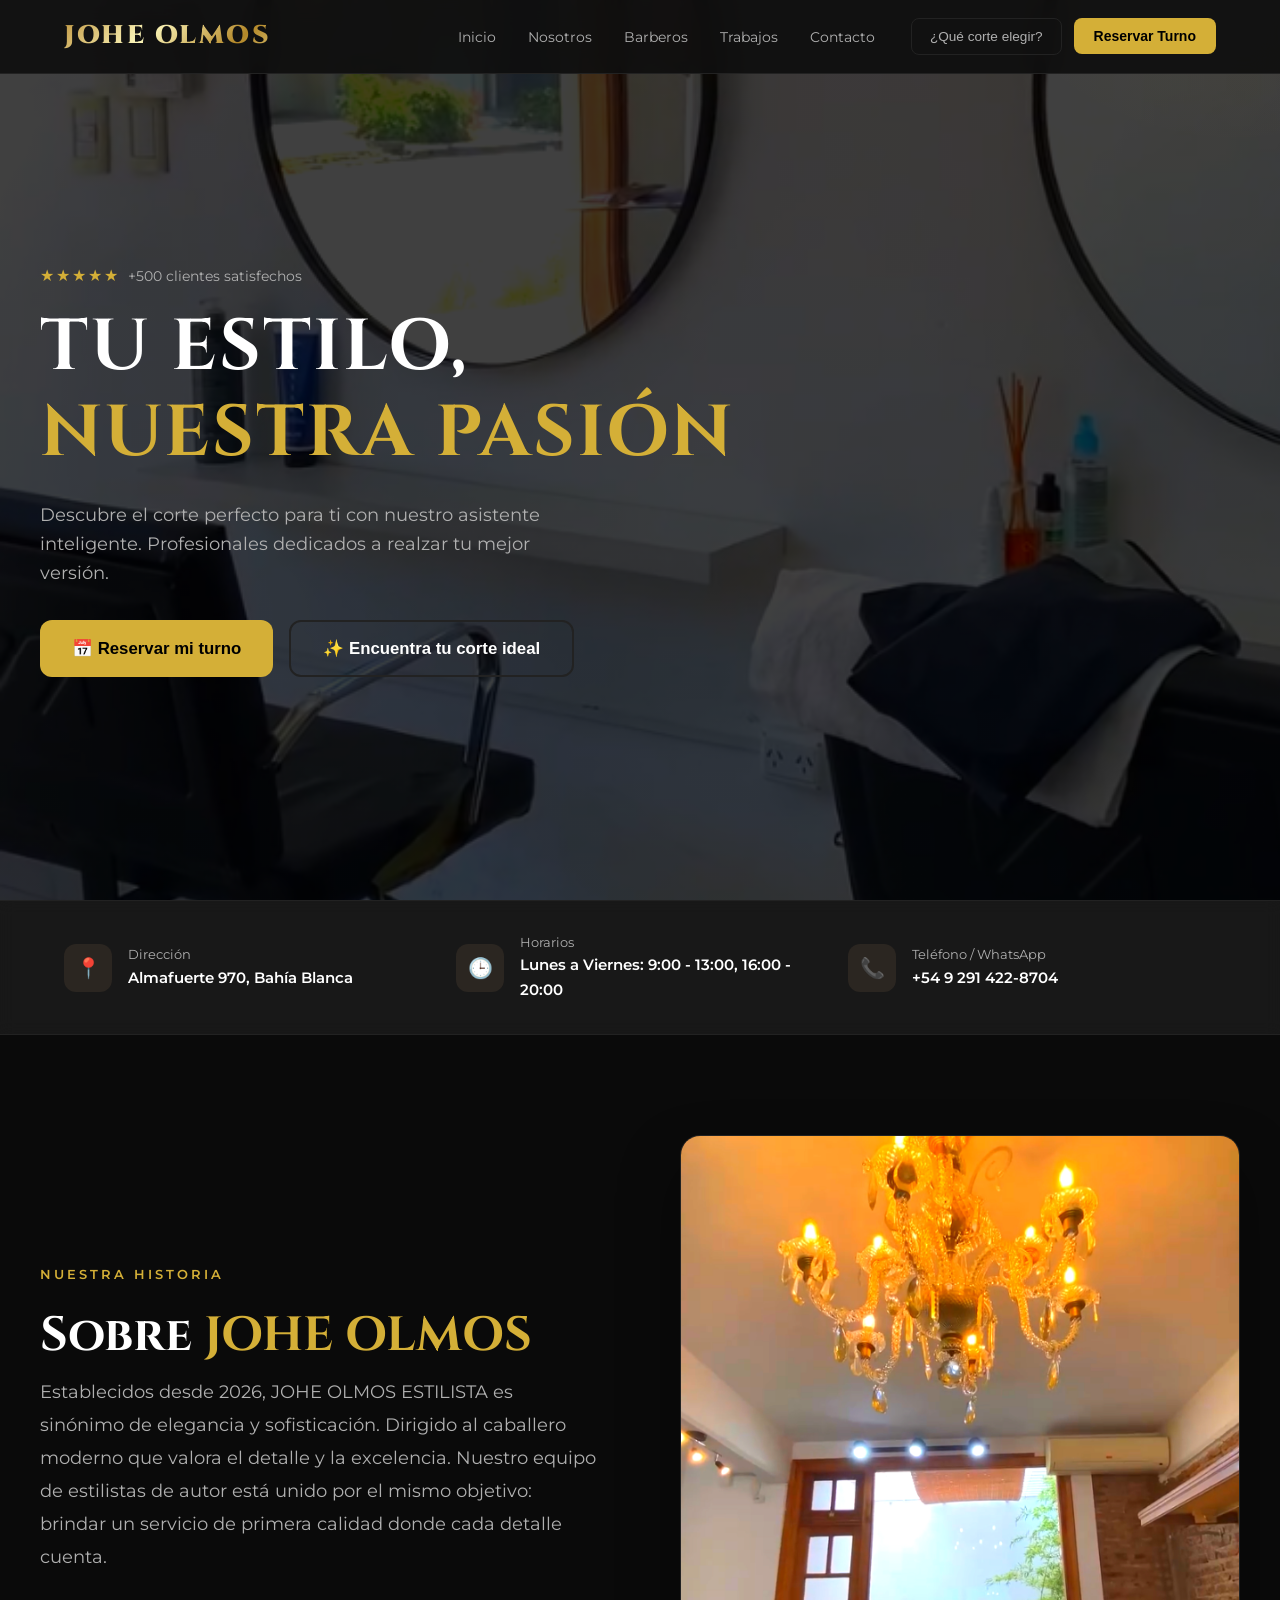
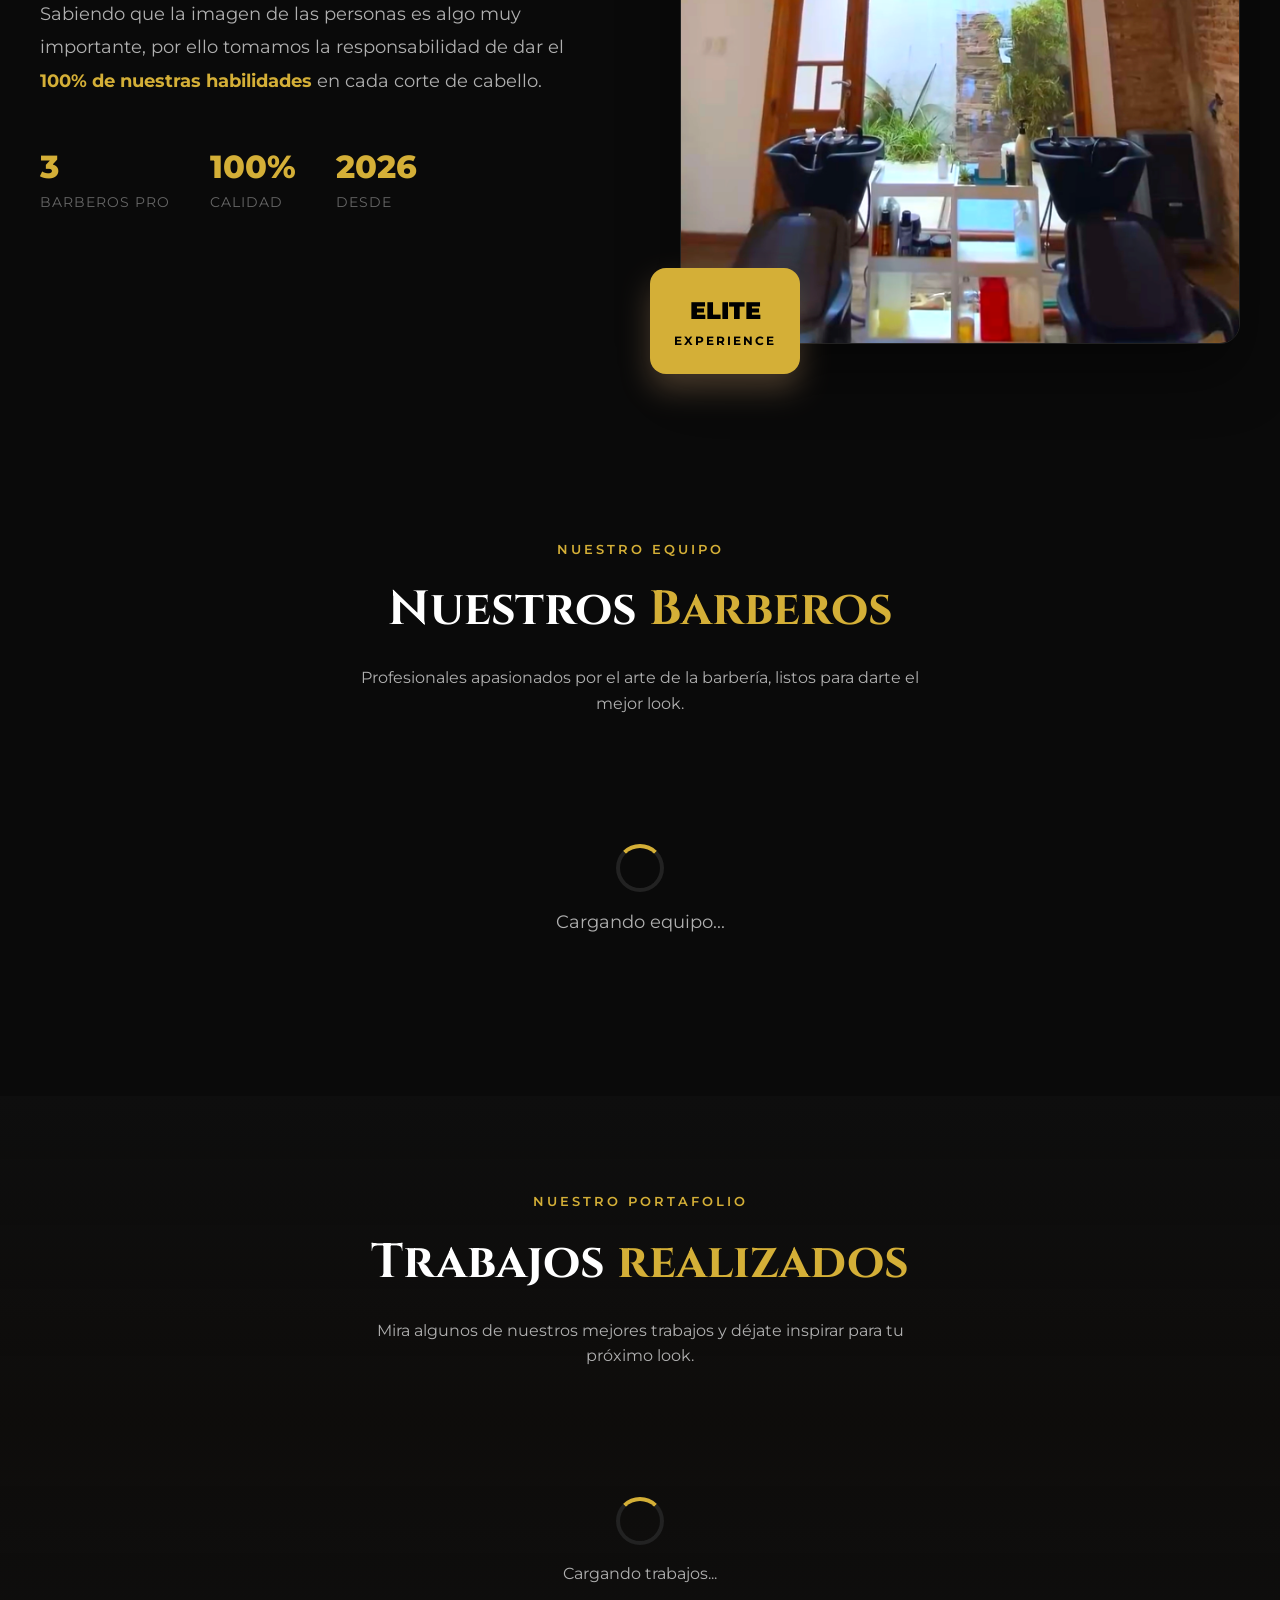
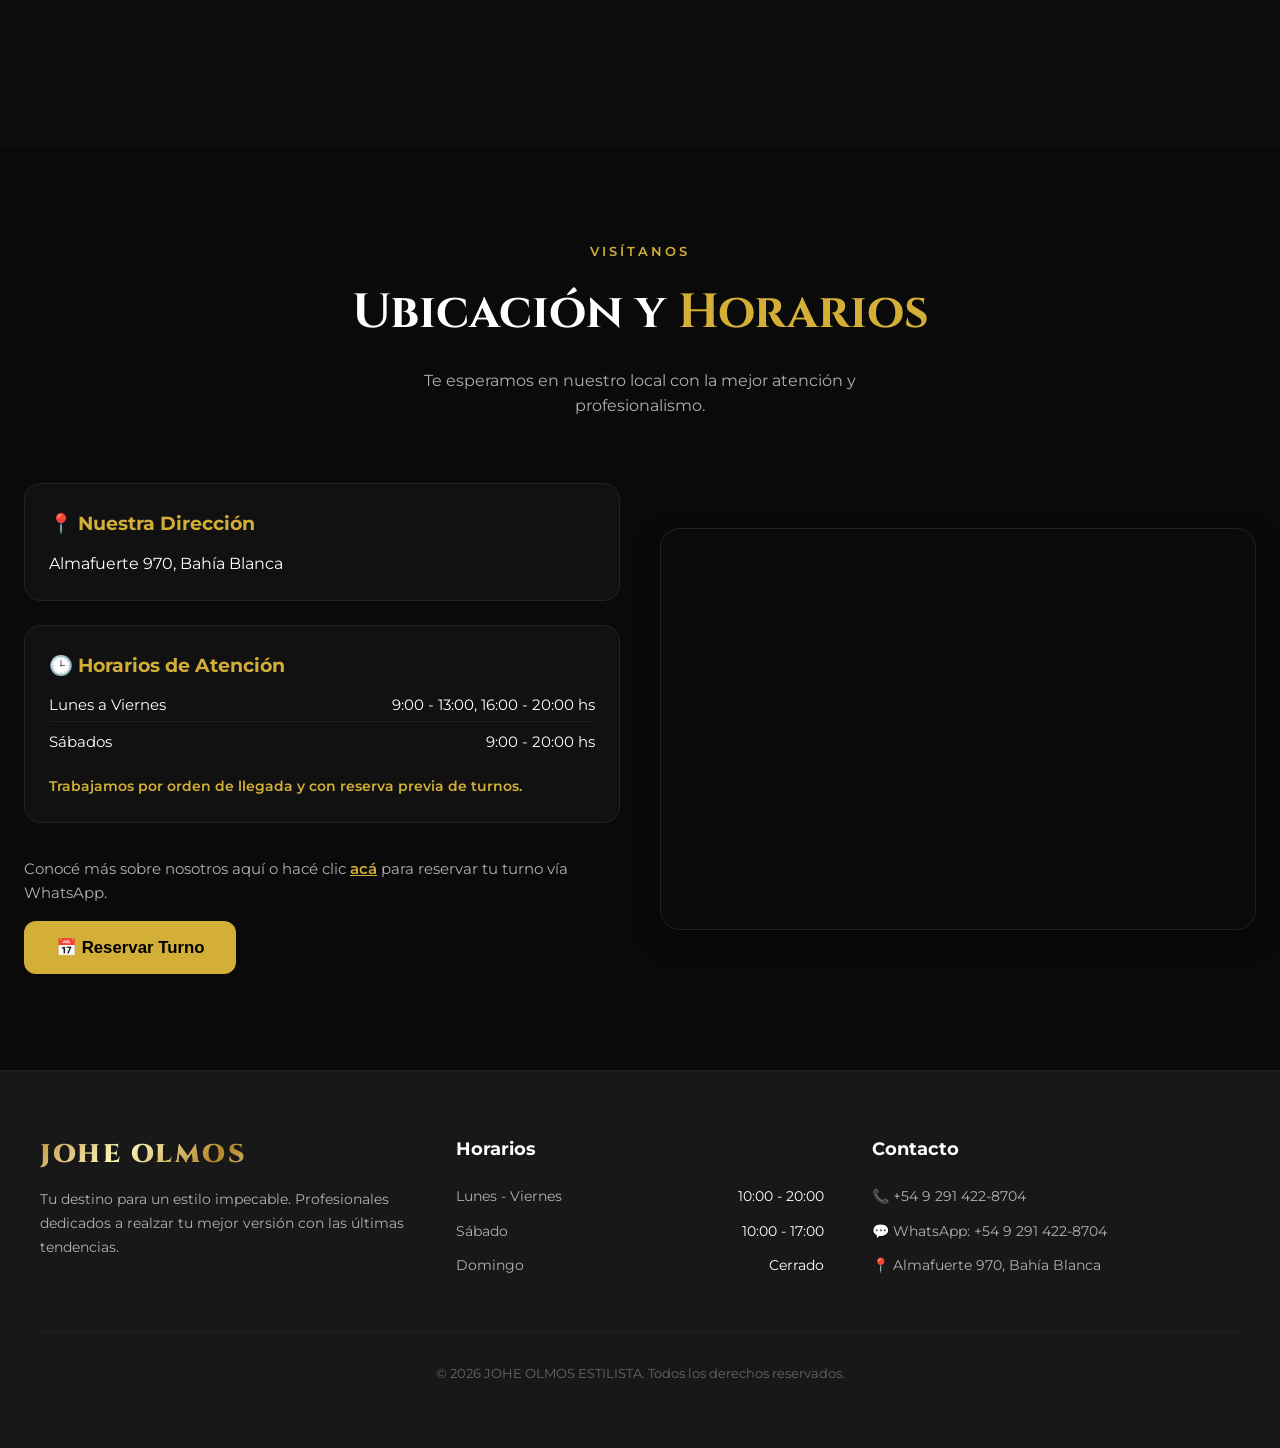
==== commit 9df68cb1: "Update index.html" ====
--- a/index.html
+++ b/index.html
@@ -113,7 +113,7 @@
         <div class="section-tag">Nuestra Historia</div>
         <h2 class="section-title">Sobre <span class="accent">JOHE OLMOS</span></h2>
         <p class="about-text">
-          Establecidos desde 2026, **JOHE OLMOS ESTILISTA** es sinónimo de elegancia y sofisticación. 
+          Establecidos desde 2026, JOHE OLMOS ESTILISTA es sinónimo de elegancia y sofisticación.
           Dirigido al caballero moderno que valora el detalle y la excelencia.
           Nuestro equipo de estilistas de autor está unido por el mismo objetivo: brindar un servicio
           de primera calidad donde cada detalle cuenta.
@@ -262,7 +262,8 @@
         <h3>Contacto</h3>
         <div class="footer-contact">
           <a href="tel:5492914228704">📞 +54 9 291 422-8704</a>
-          <a href="https://wa.me/5492914228704" target="_blank" rel="noopener noreferrer">💬 WhatsApp: +54 9 291 422-8704</a>
+          <a href="https://wa.me/5492914228704" target="_blank" rel="noopener noreferrer">💬 WhatsApp: +54 9 291
+            422-8704</a>
           <div>📍 Almafuerte 970, Bahía Blanca</div>
         </div>
       </div>
@@ -335,4 +336,4 @@
 
 </body>
 
-</html>+</html>
